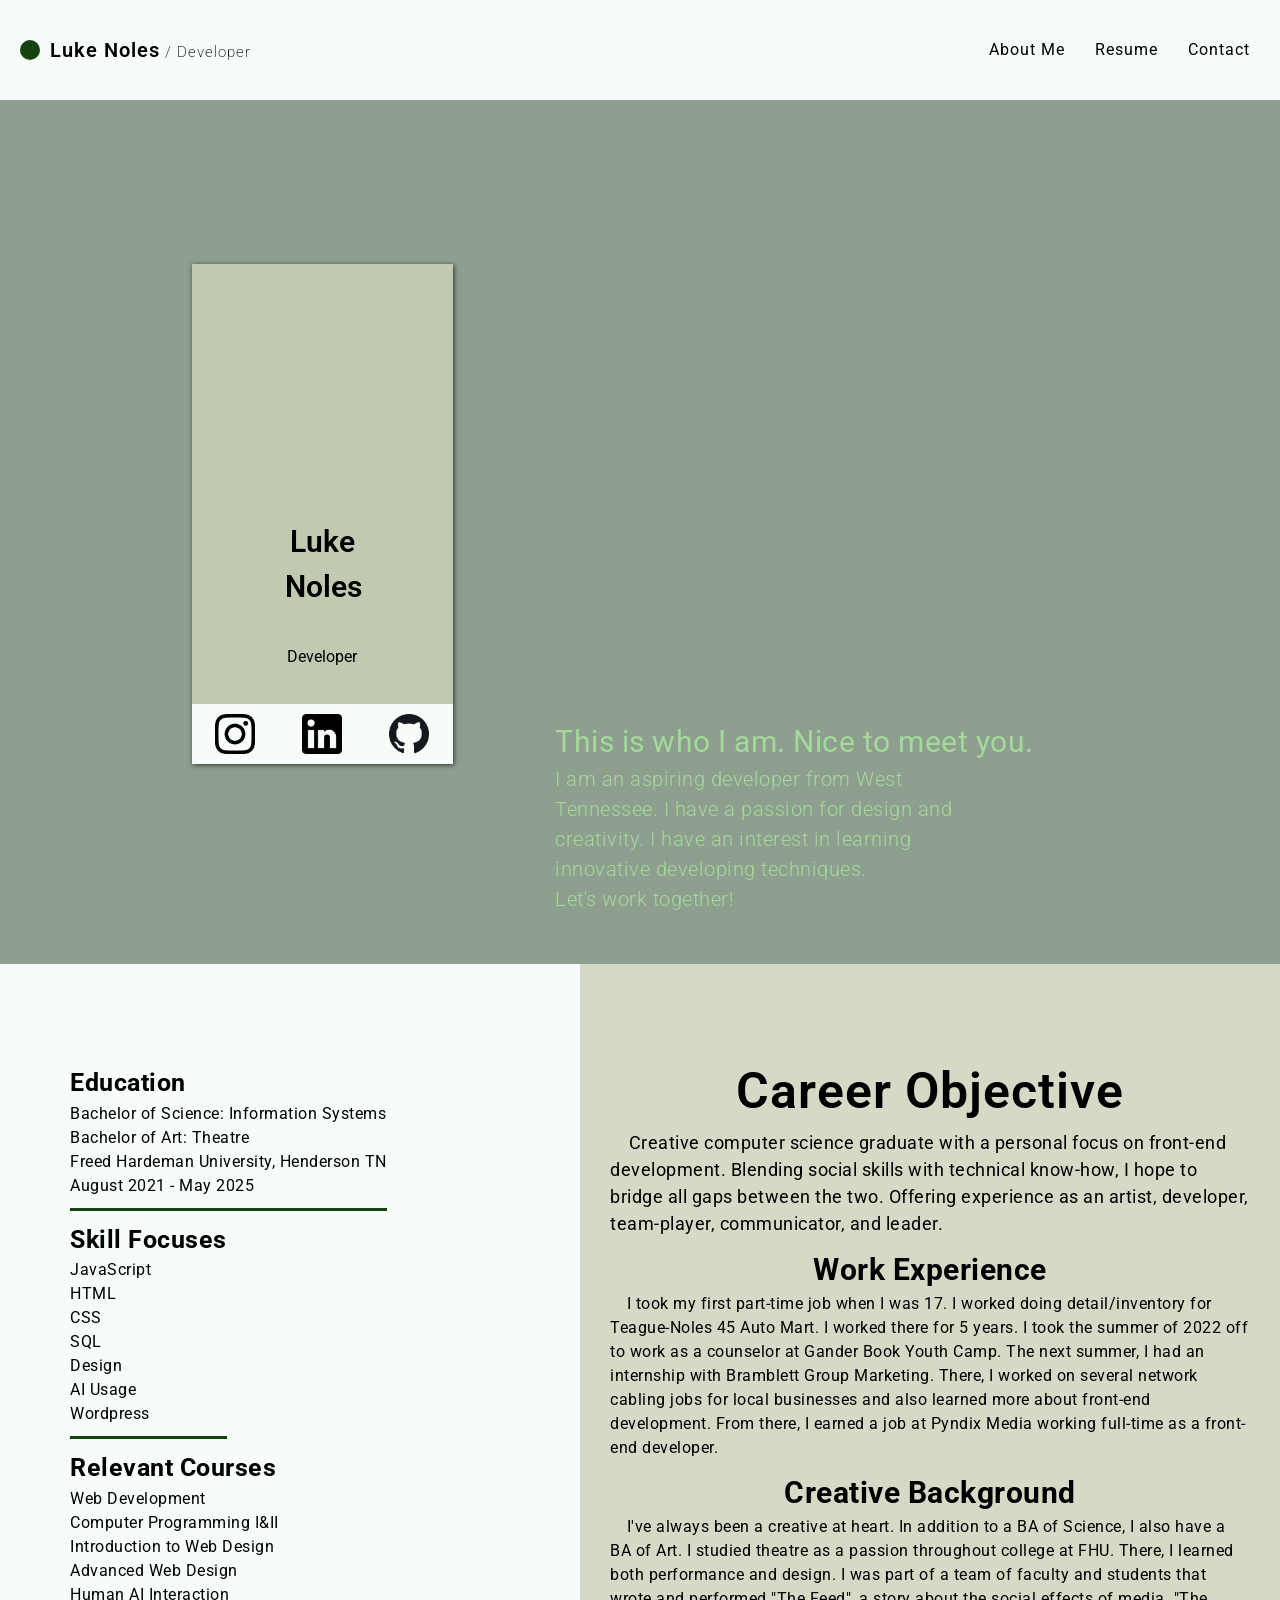
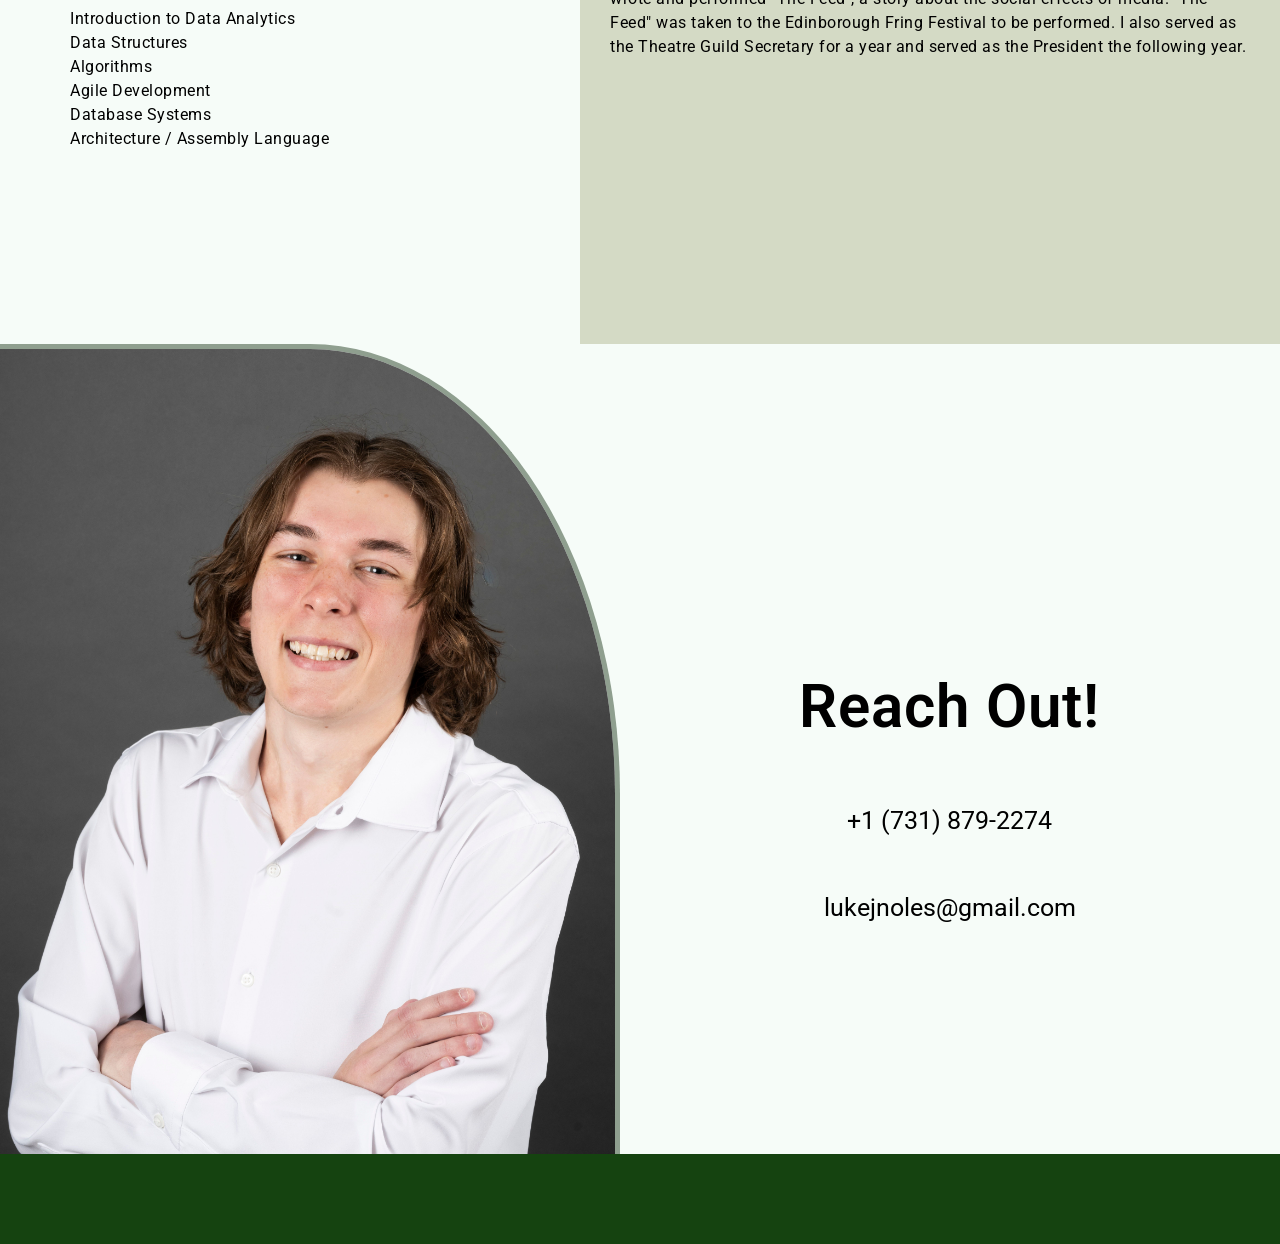
==== index.html @ 5850ac46 "commit" ====
<!DOCTYPE html>
<html lang="en">
<head>
  <meta charset="UTF-8"/>
  <meta name="viewport" content="width=device-width, initial-scale=1.0"/>
  <meta name="description" content="Brief and keyword-rich description of the website."/>
  <title>Luke Noles</title>
  <link rel="stylesheet" href="styles.css"/>
  <link rel="icon" href="images/favicon.png" type="image/x-icon"/>
  <meta property="og:title" content="Luke Noles"/>
  <meta property="og:type" content="profile"/>
  <meta property="og:image" content="images/favicon.png"/>
</head>
<body>
    <div class="header">
        <div class="left">
            <div class="green"></div>
            <h1>Luke Noles<span> / Developer</span></h1>
        </div>
        <ul>
            <li><a href="#about">About Me</a></li>
            <li><a href="#resume">Resume</a></li>
            <li><a href="#contact">Contact</a></li>
        </ul>
    </div>
    <div class="content" id="about">
        <div class="card" id="card">
            <div class="profile"><img src="images/crophead.jpg" alt=""></div>
            <h2>Luke Noles</h2>
            <p>Developer</p>
            <div class="icons">
                <a href="https://www.instagram.com/lukejn2002/?igsh=bG0yYW92aGM5czY5&utm_source=qr#"><img src="images/insta.png" alt=""></a>
                <a href="https://www.linkedin.com/in/luke-noles-090444371"><img src="images/linked.png" alt=""></a>
                <a href="https://github.com/LukeNoles"><img src="images/github.png" alt=""></a>
            </div>
        </div>
        <div class="about">
            <video autoplay muted loop playsinline class="background-video">
                <source src="images/28320-369325356_medium.mp4" type="video/mp4">
            </video>
            <div class="aboutleft">
                <div class="break">
                    <h2>This is who I am.<br>Nice to meet you.</h2>
                </div>
                <div class="nobreak">
                    <h2>This is who I am. Nice to meet you.</h2>
                </div>
            </div>
            <div class="aboutright">
                <p>I am an aspiring developer from West Tennessee. I have a passion for design and creativity. I have an interest in learning innovative developing techniques.<br>Let's work together!</p>
            </div>
        </div>
    </div>
    <div class="resume" id="resume">
        <div class="resume_left">
            <div class="left_content">
                <div class="education">
                    <h2>Education</h2>
                    <ul>
                        <li>Bachelor of Science: Information Systems</li>
                        <li>Bachelor of Art: Theatre</li>
                        <li>Freed Hardeman University, Henderson TN</li>
                        <li>August 2021 - May 2025</li>
                    </ul>
                </div>
                <div class="languages">
                    <h2>Skill Focuses</h2>
                    <p>JavaScript<br>HTML<br>CSS<br>SQL<br>Design<br>AI Usage<br>Wordpress</p>
                </div>
                <div class="courses">
                    <h2>Relevant Courses</h2>
                    <ul>
                        <li>Web Development</li>
                        <li>Computer Programming I&II</li>
                        <li>Introduction to Web Design</li>
                        <li>Advanced Web Design</li>
                        <li>Human AI Interaction</li>
                        <!--<li>Mobile Application Development</li>-->
                        <li>Introduction to Data Analytics</li>
                        <li>Data Structures</li>
                        <li>Algorithms</li>
                        <!--<li>Computer Networks</li>-->
                        <!--<li>Discrete Mathematics</li>-->
                        <!--<li>Network Admin / Security</li>-->
                        <!--<li>Introduction to Linux</li>-->
                        <li>Agile Development</li>
                        <!--<li>Cloud Architecture</li>-->
                        <li>Database Systems</li>
                        <li>Architecture / Assembly Language</li>
                        <!--<li>Analytics / Calculus</li>-->
                    </ul>
                </div>
            </div>
        </div>
        <div class="resume_right">
            <div class="objective">
                <h1>Career Objective</h1>
                <p>&emsp;Creative computer science graduate with a personal focus on front-end development. Blending social skills with technical know-how, I hope to bridge all gaps between the two. Offering experience as an artist, developer, team-player, communicator, and leader.</p>
            </div>
            <div class="experience">
                <h2>Work Experience</h2>
                <p>&emsp;I took my first part-time job when I was 17. I worked doing detail/inventory for Teague-Noles 45 Auto Mart. I worked there for 5 years. I took the summer of 2022 off to work as a counselor at Gander Book Youth Camp. The next summer, I had an internship with Bramblett Group Marketing. There, I worked on several network cabling jobs for local businesses and also learned more about front-end development. From there, I earned a job at Pyndix Media working full-time as a front-end developer.</p>
            </div>
            <div class="background">
                <h2>Creative Background</h2>
                <p>&emsp;I've always been a creative at heart. In addition to a BA of Science, I also have a BA of Art. I studied theatre as a passion throughout college at FHU. There, I learned both performance and design. I was part of a team of faculty and students that wrote and performed "The Feed", a story about the social effects of media. "The Feed" was taken to the Edinborough Fring Festival to be performed. I also served as the Theatre Guild Secretary for a year and served as the President the following year.</p>
            </div>
        </div>
    </div>
    <div class="contact" id="contact">
        <div class="white_headshot">
            <img src="images/whiteheadshot.JPG" alt="">
        </div>
        <div class="contact_info">
            <h1>Reach Out!</h1>
            <p><a href="tel:+17318792274">+1 (731) 879-2274</a></p>
            <p><a href="mailto:lukejnoles@gmail.com">lukejnoles@gmail.com</a></p>
        </div>
        <div class="foot">
        </div>
    </div>
    <script src="index.js"></script>
</body>
---- styles.css ----
@import url('https://fonts.googleapis.com/css2?family=Nunito:ital,wght@0,200..1000;1,200..1000&family=Roboto:ital,wght@0,100..900;1,100..900&display=swap');

:root {
    --primary-color: #154310;
    --secondary-color: #f6fcf8;
    --light-brown: #d7c8b0;
    --light-green: #c0cab1;
    --lighter-green: #d4dac5;
    --green: #8f9f8f;
    --font-main: 'Roboto', sans-serif;
  }

html {
    scroll-behavior: smooth;
}

* {
    box-sizing: border-box;
    font-family: var(--font-main);
    font-size: 16px;
    line-height: 1.5;
    margin: 0;
    padding: 0;
}

a {
    text-decoration: none;
    color: inherit;
}
  
a:hover {
    text-decoration: underline;
}

img {
    max-width: 100%;
    height: auto;
    display: block;
}

body {
    background: var(--secondary-color);
}

.header {
    position: fixed;
    display: flex;
    flex-direction: row;
    align-items: center;
    justify-content: space-between;
    height: 100px;
    width: 100%;
    background: var(--secondary-color);
    top: 0;
    left: 0;
    z-index: 100;
}

.left {
    display: flex;
    flex-direction: row;
    align-items: center;
}

.left h1 {
    margin-left: 50px;
}

.green {
    position: absolute;
    background-color: var(--primary-color);
    border-radius: 50%;
    margin-left: 20px;
    margin-right: 20px;
    height: 20px;
    width: 20px
}

h1 {
    font-size: 20px;
    letter-spacing: 1px;
    font-weight: 600;
}

h1 span {
    font-size: 15px;
    letter-spacing: 1px;
    font-weight: 200;
}

.header ul {
    display: flex;
    flex-direction: row;
    justify-content: right;
    width: 500px;
    list-style-type: none;
}

.header li {
    margin-right: 30px;
    letter-spacing: 1px;
}

.header a {
    transition: 0.3s ease;
}

.header a:hover {
    letter-spacing: 2px;
    color: var(--primary-color);
}

.content {
    display: flex;
    flex-direction: row;
    justify-content: center;
    align-items: center;
    position: relative;
    margin-top: 5%;
    height: 100vh;
    background: var(--green);
}

.card {
    display: flex;
    flex-direction: column;
    justify-content: space-between;
    align-items: center;
    background-color: var(--light-green);
    height: 500px;
    width: 350px;
    box-shadow: 1px 1px 5px #333;
    margin-left: 15%;
    margin-right: -15%;
    z-index: 5;
}

.card .profile img {
    object-fit: cover;
    height: 200px;
    max-width: 200px;
    border-radius: 50%;
    margin-top: 20px;
}

.card h2 {
    max-width: 75px;
    text-align: center;
    font-size: 30px;
    font-weight: 600;
}

.icons{
    display: flex;
    flex-direction: row;
    align-items: center;
    justify-content: space-around;
    background-color: var(--secondary-color);
    height: 60px;
    width: 100%;
    margin: 0;
}

.icons img {
    height: 40px;
    width: 40px;
    object-fit: cover;
}

.about {
    display: flex;
    flex-direction: column;
    justify-content: end;
    position: relative;
    overflow: hidden;
    letter-spacing: .5px;
    height: 100vh;
    width: 100%;
    padding-left: 20%;
}

.background-video {
  position: absolute;
  top: 0;
  left: 0;
  width: 100%;
  height: 100%;
  object-fit: cover;
}

.aboutleft{
    position: relative;
    z-index: 1;
    display: flex;
    flex-direction: column;
    justify-content: end;
    align-items: left;
    color: #a3d999;
    margin-left: 5%;
}

.aboutright{
    position: relative;
    z-index: 1;
    display: flex;
    flex-direction: column;
    justify-content: end;
    align-items: left;
    color: #a3d999;
    margin-left: 5%;
    margin-bottom: 50px;
}

.nobreak h2 {
    font-size: 30px;
    font-weight: 400;
}

.break h2 {
    display: none;
}

.about p {
    font-size: 20px;
    font-weight: 300;
    max-width: 420px;
}

.resume {
    display: flex;
    flex-direction: row;
    justify-content: space-between;
    height: auto;
}

.resume_left {
    display: flex;
    flex-direction: column;
    padding-left: 70px;
    padding-right: 70px;
    padding-bottom: 30px;
    margin-bottom: 80px;
    padding-top: 100px;
    background-color: var(--secondary-color);
    height: 100vh;
}

.resume_right {
    display: flex;
    flex-direction: column;
    padding-right: 30px;
    padding-left: 30px;
    padding-bottom: 30px;
    padding-top: 80px;
    background-color: var(--lighter-green);
    height: auto;
}

.resume_right h2 {
    font-size: 30px;
    text-align: center;
}

.resume_left h2 {
    font-size: 25px;
}

.education {
    display: flex;
    flex-direction: column;
    letter-spacing: .5px;
    height: auto;
    width: fit-content;
    padding-bottom: 10px;
    border-bottom: 3px solid var(--primary-color);
}

.education ul {
    list-style-type: none;
}

.objective {
    display: flex;
    flex-direction: column;
    letter-spacing: .5px;
    height: auto;
    width: 50vw;
    margin-top: 10px;
}

.objective h1 {
    font-size: 50px;
    text-align: center;
}

.objective p {
    font-size: 18px;
}

.languages {
    display: flex;
    flex-direction: column;
    letter-spacing: .5px;
    height: auto;
    width: fit-content;
    margin-top: 10px;
    padding-bottom: 10px;
    border-bottom: 3px solid var(--primary-color);
}

.courses {
    display: flex;
    flex-direction: column;
    letter-spacing: .5px;
    height: auto;
    width: fit-content;
    margin-top: 10px;
}

.courses ul {
    list-style-type: none;
}

.experience {
    display: flex;
    flex-direction: column;
    letter-spacing: .5px;
    height: auto;
    width: 50vw;
    margin-top: 10px;
}

.background {
    display: flex;
    flex-direction: column;
    letter-spacing: .5px;
    height: auto;
    width: 50vw;
    margin-top: 10px;
}

.contact {
    position: relative;
    display: flex;
    flex-direction: row;
    height: 100vh;
}

.contact img {
    height: 100%;
    object-fit: cover;
    border-top-right-radius: 50%;
    border-top: solid 5px var(--green);
    border-right: solid 5px var(--green);
}

.contact_info {
    display: flex;
    justify-content: center;
    align-items: center;
    flex-direction: column;
    width: 60%;
}

.contact h1 {
    font-size: 60px;
}

.contact p {
    margin-top: 50px;
}

.contact a {
    font-size: 25px;
    text-decoration: none;
    transition: 0.3s ease;
}

.contact a:hover {
    letter-spacing: 1px;
    color: var(--primary-color);
}

.foot {
    bottom: 0;
    position: absolute;
    height: 10%;
    width: 100%;
    background-color: var(--primary-color);
    z-index: 100;
}

@media(max-width: 900px) {
    .content{
        background: linear-gradient(to left, var(--secondary-color) 70%, var(--green) 30%);
    }
    .background-video{
        display: none;
    }
    .about {
        flex-direction: column;
        justify-content: center;
        align-items: center;
    }
    .aboutleft {
        color: #333;
        margin: 0;
        text-align: center;
    }
    .aboutright {
        color: #333;
        margin: 0;
        text-align: center;
    }
    .about h1 {
        font-size: 90px;
    }
    .about h2 {
        font-size: 25px;
    }

    .about p {
        font-size: 20px;
    }

    .nobreak h2 {
        display: none;
    }

    .break h2 {
        display: block;
        font-size: 30px;
        font-weight: 400;
        padding-left: 10px;
        padding-right: 10px;
    }
    .contact img {
        display: none;
    }
    .contact {
        flex-direction: column;
        align-items: center;
        text-align: center;
    }
}

@media(max-width: 650px) {
    .card {
        margin: 0;
        width: 300px;
    }
    .about {
        height: auto;
        flex-direction: column;
        padding: 0;
        margin: 0;
    }
    .aboutright {
        margin: 0;
    }
    .aboutleft {
        margin: 0;
    }
    .green {
        display: none;
    }

    .left h1{
        margin-left: 10px;
        font-size: 15px;
    }

    .header li {
        margin-right: 20px;
    }

    .content {
        flex-direction: column;
        justify-content: center;
        align-items: center;
        height: auto;
        background: linear-gradient(to top, var(--secondary-color) 70%, var(--green) 30%);
    }

    .card {
        margin-top: 100px;
        margin-bottom: 50px;
    }

    .about h2 {
        font-size: 50px;
        padding-bottom: 30px;
    }

    .about p {
        font-size: 17px;
        font-weight: 300;
        max-width: 400px;
        padding-top: 10px;
        padding-bottom: 30px;
        margin-top: 20px;
    }

    .resume {
        flex-direction: column-reverse;
    }

    .resume_left {
        padding-left: 10px;
        padding-right: 10px;
        align-items: center;
        padding-top: 50px;
        height: auto;
    }

    .resume_right {
        padding-left: 10px;
        padding-right: 10px;
        align-items: center;
    }

    .objective {
        width: 75vw;
    }

    .experience {
        width: 75vw;
    }

    .background {
        width: 75vw;
    }
    .contact {
        height: auto;
        padding-bottom: 10%;
    }
}
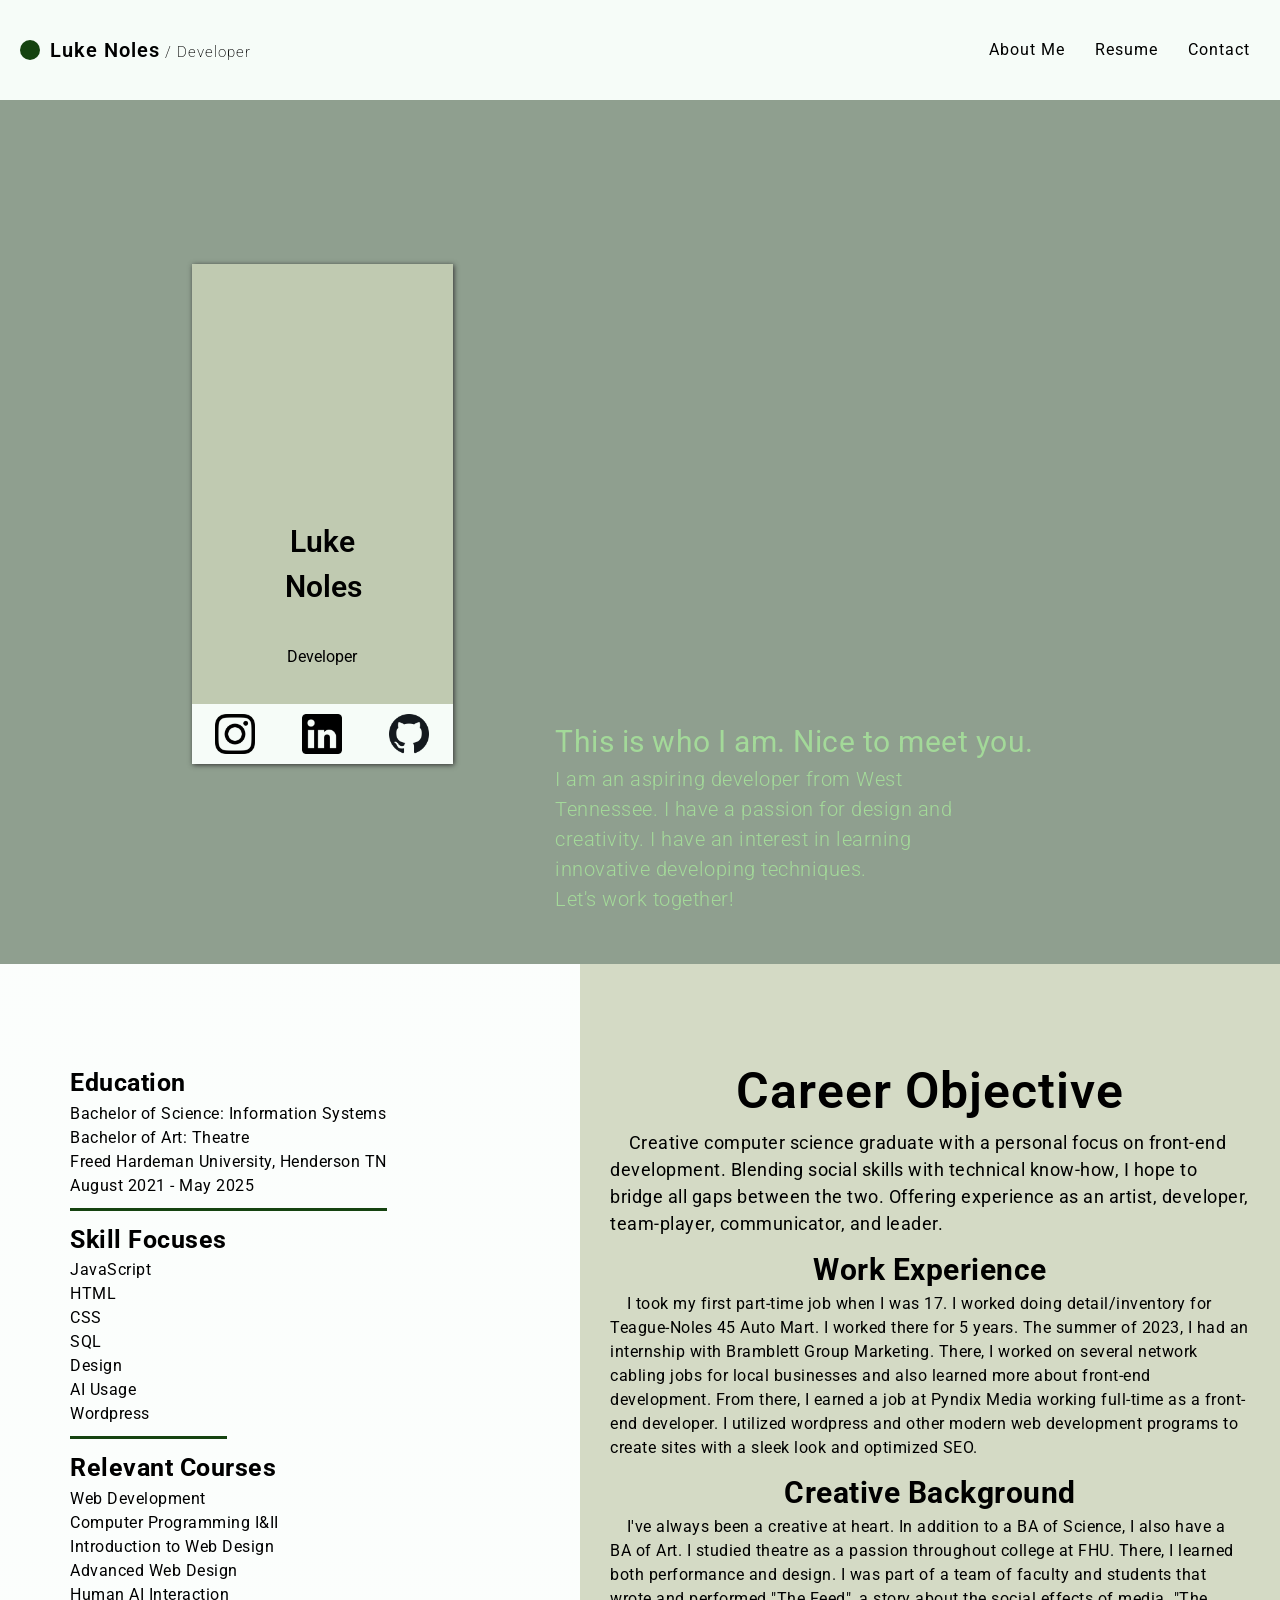
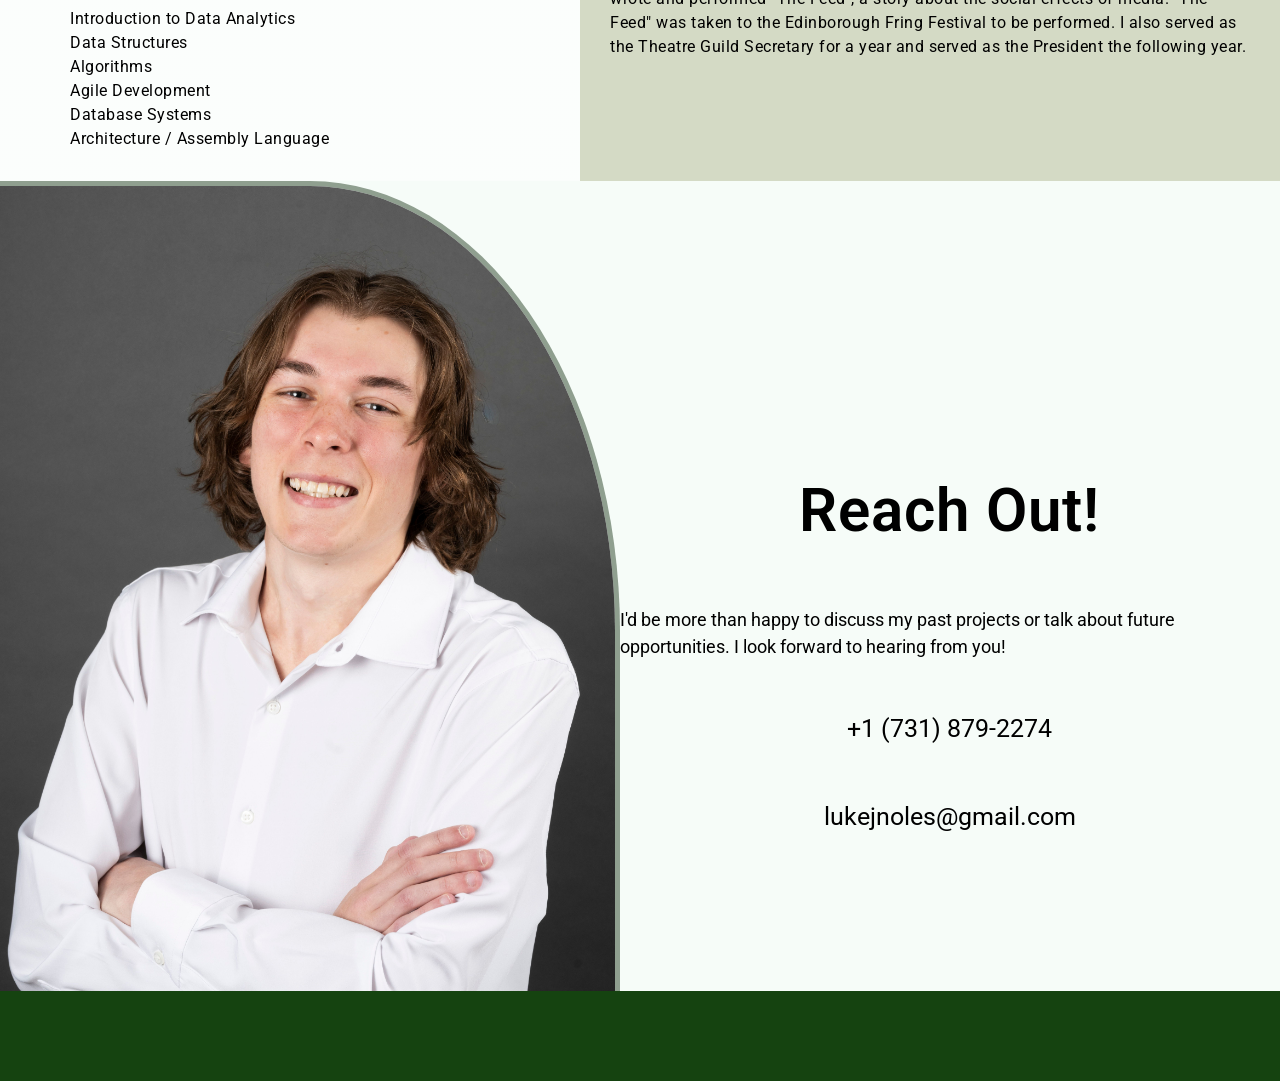
==== commit 9339a8c5: "commit" ====
--- a/index.html
+++ b/index.html
@@ -99,7 +99,7 @@
             </div>
             <div class="experience">
                 <h2>Work Experience</h2>
-                <p>&emsp;I took my first part-time job when I was 17. I worked doing detail/inventory for Teague-Noles 45 Auto Mart. I worked there for 5 years. I took the summer of 2022 off to work as a counselor at Gander Book Youth Camp. The next summer, I had an internship with Bramblett Group Marketing. There, I worked on several network cabling jobs for local businesses and also learned more about front-end development. From there, I earned a job at Pyndix Media working full-time as a front-end developer.</p>
+                <p>&emsp;I took my first part-time job when I was 17. I worked doing detail/inventory for Teague-Noles 45 Auto Mart. I worked there for 5 years. The summer of 2023, I had an internship with Bramblett Group Marketing. There, I worked on several network cabling jobs for local businesses and also learned more about front-end development. From there, I earned a job at Pyndix Media working full-time as a front-end developer. I utilized wordpress and other modern web development programs to create sites with a sleek look and optimized SEO.</p>
             </div>
             <div class="background">
                 <h2>Creative Background</h2>
@@ -113,6 +113,7 @@
         </div>
         <div class="contact_info">
             <h1>Reach Out!</h1>
+            <p>I'd be more than happy to discuss my past projects or talk about future opportunities. I look forward to hearing from you!</p>
             <p><a href="tel:+17318792274">+1 (731) 879-2274</a></p>
             <p><a href="mailto:lukejnoles@gmail.com">lukejnoles@gmail.com</a></p>
         </div>
--- a/styles.css
+++ b/styles.css
@@ -229,7 +229,7 @@
 .resume {
     display: flex;
     flex-direction: row;
-    justify-content: space-between;
+    align-items: stretch;
     height: auto;
 }
 
@@ -239,11 +239,14 @@
     padding-left: 70px;
     padding-right: 70px;
     padding-bottom: 30px;
-    margin-bottom: 80px;
     padding-top: 100px;
-    background-color: var(--secondary-color);
-    height: 100vh;
-}
+    background-image: linear-gradient(rgba(255, 255, 255, 0.6), rgba(255, 255, 255, 0.6)), url(images/pawel-czerwinski-M40QnK-PXkI-unsplash.jpg);
+    background-repeat: no-repeat;
+    background-position: center;
+    background-size: cover;
+    width: 100%;
+}
+
 
 .resume_right {
     display: flex;
@@ -254,6 +257,7 @@
     padding-top: 80px;
     background-color: var(--lighter-green);
     height: auto;
+    width: 100%;
 }
 
 .resume_right h2 {
@@ -360,6 +364,7 @@
     align-items: center;
     flex-direction: column;
     width: 60%;
+    padding-top: 40px;
 }
 
 .contact h1 {
@@ -379,6 +384,10 @@
 .contact a:hover {
     letter-spacing: 1px;
     color: var(--primary-color);
+}
+
+.contact_info p {
+        font-size: 18px;
 }
 
 .foot {
@@ -390,6 +399,12 @@
     z-index: 100;
 }
 
+@media(max-width: 1200px) {
+    .background-video{
+        left: 80px;
+    }
+}
+
 @media(max-width: 900px) {
     .content{
         background: linear-gradient(to left, var(--secondary-color) 70%, var(--green) 30%);
